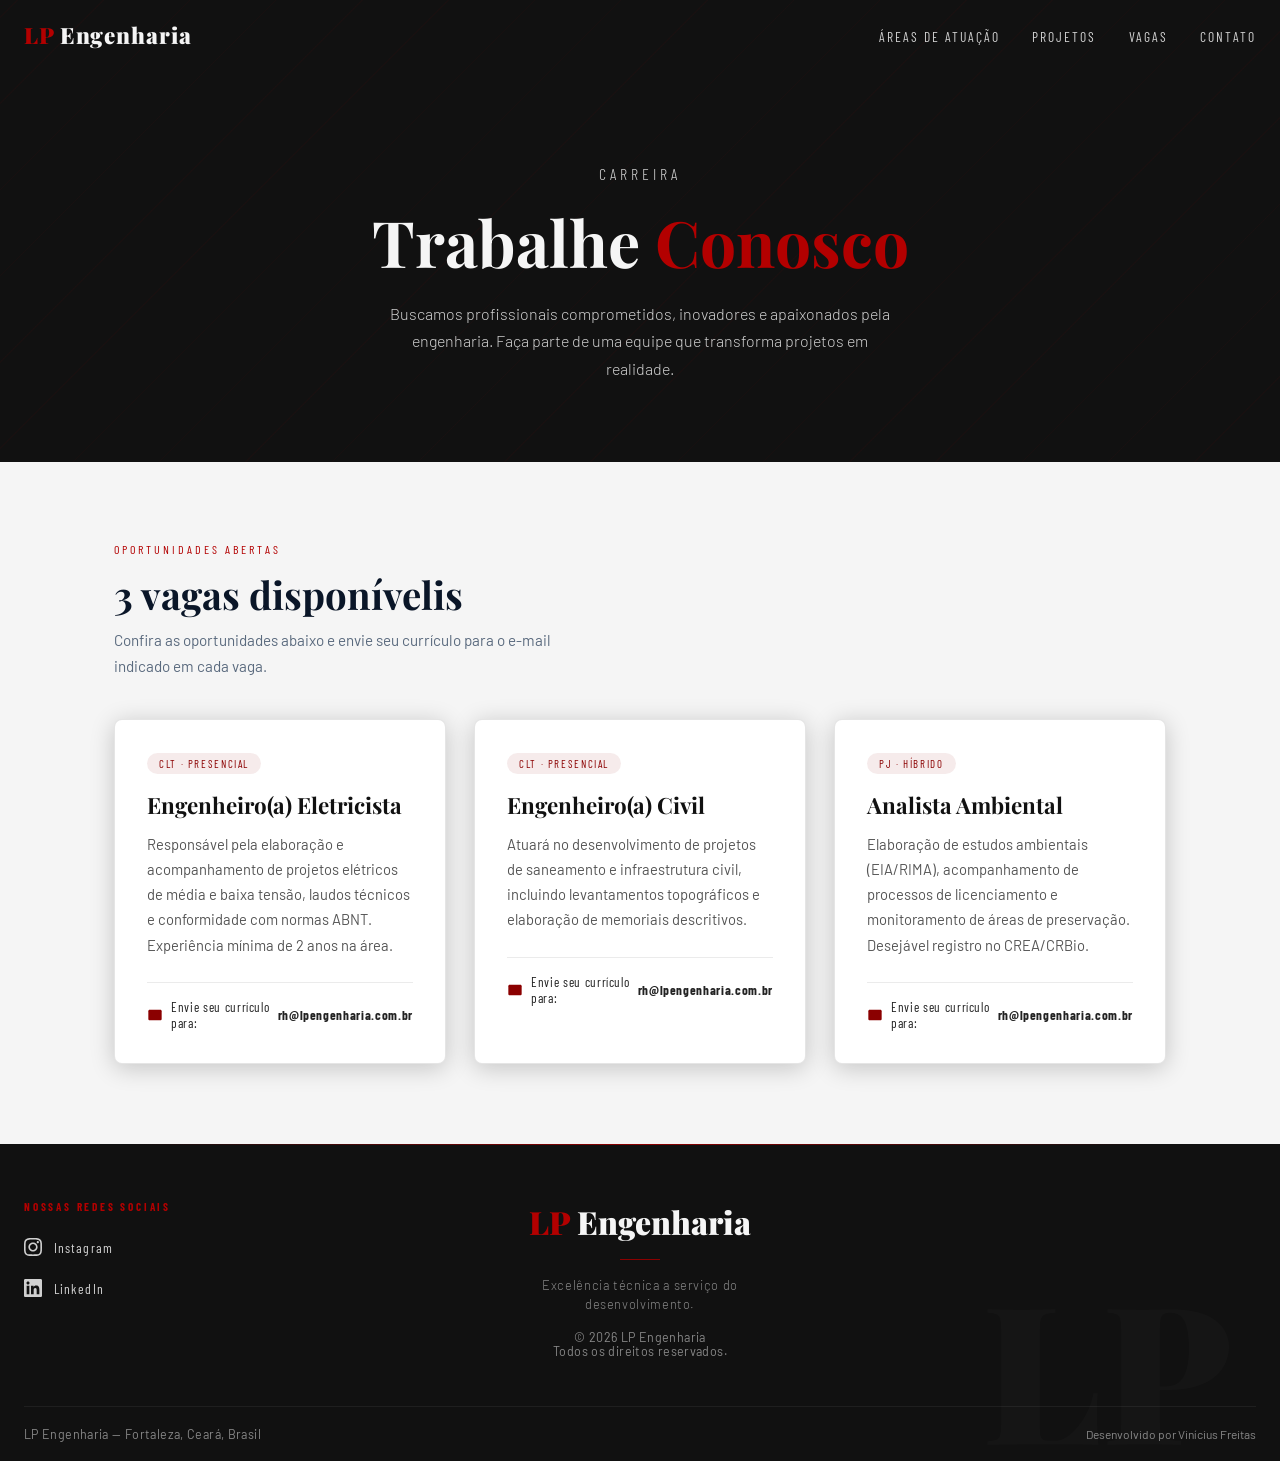
==== vagas.html @ 74f3afe1 "dia 1" ====
<!DOCTYPE html>
<html lang="pt-BR">
<head>
  <meta charset="UTF-8" />
  <meta name="viewport" content="width=device-width, initial-scale=1.0" />
  <meta name="description" content="Trabalhe Conosco — LP Engenharia. Confira as vagas abertas e faça parte da nossa equipe." />
  <title>Trabalhe Conosco | LP Engenharia</title>

  <!-- Favicon placeholder -->
  <link rel="icon" type="image/svg+xml" href="data:image/svg+xml,<svg xmlns='http://www.w3.org/2000/svg' viewBox='0 0 32 32'><rect width='32' height='32' rx='4' fill='%231B3A6B'/><text x='50%' y='54%' dominant-baseline='middle' text-anchor='middle' font-family='serif' font-weight='900' font-size='18' fill='%23C8A951'>LP</text></svg>" />

  <!-- Google Fonts -->
  <link rel="preconnect" href="https://fonts.googleapis.com" />
  <link rel="preconnect" href="https://fonts.gstatic.com" crossorigin />
  <link href="https://fonts.googleapis.com/css2?family=Playfair+Display:wght@700;900&family=Barlow:wght@300;400;500;600&family=Barlow+Condensed:wght@600;700&display=swap" rel="stylesheet" />

  <link rel="stylesheet" href="style.css" />
</head>

<body class="page-vagas">

  <!-- ══════════════════════════════════════════════════
       NAVBAR (mesma da index)
  ══════════════════════════════════════════════════ -->
  <nav class="navbar scrolled" aria-label="Navegação principal">
    <div class="container">
      <a href="index.html" class="nav-logo" aria-label="LP Engenharia - Início">
        <span class="nav-logo-text"><span>LP</span> Engenharia</span>
      </a>

      <ul class="nav-links" role="list">
        <li><a href="index.html#areas">Áreas de Atuação</a></li>
        <li><a href="index.html#areas">Projetos</a></li>
        <li><a href="vagas.html">Vagas</a></li>
        <li><a href="index.html#contato">Contato</a></li>
      </ul>

      <button class="nav-toggle" aria-label="Abrir menu" aria-expanded="false">
        <span></span>
        <span></span>
        <span></span>
      </button>
    </div>
  </nav>


  <!-- ══════════════════════════════════════════════════
       HERO DA PÁGINA DE VAGAS
  ══════════════════════════════════════════════════ -->
  <header class="vagas-hero">
    <p class="section-label" style="position:relative;z-index:1;">Carreira</p>
    <h1>Trabalhe <em>Conosco</em></h1>
    <p>
      Buscamos profissionais comprometidos, inovadores e apaixonados pela engenharia.
      Faça parte de uma equipe que transforma projetos em realidade.
    </p>
  </header>


  <!-- ══════════════════════════════════════════════════
       SEÇÃO DE VAGAS (renderizada via JavaScript)
  ══════════════════════════════════════════════════ -->
  <main class="vagas-section" id="vagas-container" aria-live="polite">
    <!-- Conteúdo injetado pelo script.js -->
  </main>


  <!-- ══════════════════════════════════════════════════
       FOOTER (idêntico ao da index)
  ══════════════════════════════════════════════════ -->
  <footer class="footer" aria-label="Rodapé">
    <div class="container">

      <div class="footer-grid">

        <div class="footer-social">
          <h4>Nossas redes sociais</h4>
          <nav class="social-links" aria-label="Redes sociais">
            <a href="#" class="social-link" target="_blank" rel="noopener noreferrer" aria-label="Instagram">
              <svg viewBox="0 0 24 24" xmlns="http://www.w3.org/2000/svg" aria-hidden="true">
                <path d="M12 2.163c3.204 0 3.584.012 4.85.07 3.252.148 4.771 1.691 4.919 4.919.058 1.265.069 1.645.069 4.849 0 3.205-.012 3.584-.069 4.849-.149 3.225-1.664 4.771-4.919 4.919-1.266.058-1.644.07-4.85.07-3.204 0-3.584-.012-4.849-.07-3.26-.149-4.771-1.699-4.919-4.92-.058-1.265-.07-1.644-.07-4.849 0-3.204.013-3.583.07-4.849.149-3.227 1.664-4.771 4.919-4.919 1.266-.057 1.645-.069 4.849-.069zm0-2.163c-3.259 0-3.667.014-4.947.072-4.358.2-6.78 2.618-6.98 6.98-.059 1.281-.073 1.689-.073 4.948 0 3.259.014 3.668.072 4.948.2 4.358 2.618 6.78 6.98 6.98 1.281.058 1.689.072 4.948.072 3.259 0 3.668-.014 4.948-.072 4.354-.2 6.782-2.618 6.979-6.98.059-1.28.073-1.689.073-4.948 0-3.259-.014-3.667-.072-4.947-.196-4.354-2.617-6.78-6.979-6.98-1.281-.059-1.69-.073-4.949-.073zm0 5.838c-3.403 0-6.162 2.759-6.162 6.162s2.759 6.163 6.162 6.163 6.162-2.759 6.162-6.163c0-3.403-2.759-6.162-6.162-6.162zm0 10.162c-2.209 0-4-1.79-4-4 0-2.209 1.791-4 4-4s4 1.791 4 4c0 2.21-1.791 4-4 4zm6.406-11.845c-.796 0-1.441.645-1.441 1.44s.645 1.44 1.441 1.44c.795 0 1.439-.645 1.439-1.44s-.644-1.44-1.439-1.44z"/>
              </svg>
              Instagram
            </a>
            <a href="#" class="social-link" target="_blank" rel="noopener noreferrer" aria-label="LinkedIn">
              <svg viewBox="0 0 24 24" xmlns="http://www.w3.org/2000/svg" aria-hidden="true">
                <path d="M20.447 20.452h-3.554v-5.569c0-1.328-.027-3.037-1.852-3.037-1.853 0-2.136 1.445-2.136 2.939v5.667H9.351V9h3.414v1.561h.046c.477-.9 1.637-1.85 3.37-1.85 3.601 0 4.267 2.37 4.267 5.455v6.286zM5.337 7.433c-1.144 0-2.063-.926-2.063-2.065 0-1.138.92-2.063 2.063-2.063 1.14 0 2.064.925 2.064 2.063 0 1.139-.925 2.065-2.064 2.065zm1.782 13.019H3.555V9h3.564v11.452zM22.225 0H1.771C.792 0 0 .774 0 1.729v20.542C0 23.227.792 24 1.771 24h20.451C23.2 24 24 23.227 24 22.271V1.729C24 .774 23.2 0 22.222 0h.003z"/>
              </svg>
              LinkedIn
            </a>
          </nav>
        </div>

        <div class="footer-center">
          <div class="footer-logo-text"><span>LP</span> Engenharia</div>
          <div class="footer-divider"></div>
          <p class="footer-tagline">Excelência técnica a serviço do desenvolvimento.</p>
          <p class="footer-copyright">
            &copy; <span id="ano"></span> LP Engenharia<br/>
            Todos os direitos reservados.
          </p>
        </div>


      </div>

      <div class="footer-bottom">
        <p>LP Engenharia — Fortaleza, Ceará, Brasil</p>
        <a href="#" class="footer-dev" target="_blank" rel="noopener noreferrer">
          Desenvolvido por Vinícius Freitas
        </a>
      </div>

    </div>
  </footer>


  <!-- ══════════════════════════════════════════════════
       SCRIPT DE VAGAS
       ↓ Edite a variável `vagas` para adicionar ou
         remover vagas. Deixe o array vazio ([]) para
         exibir a mensagem "Sem vagas disponíveis".
  ══════════════════════════════════════════════════ -->
  <script>
    /* ─────────────────────────────────────────────────
       CONFIGURAÇÃO DE VAGAS
       Para adicionar vagas: adicione objetos ao array.
       Para simular "sem vagas": deixe o array vazio.
    ───────────────────────────────────────────────── */
    const vagas = [
      {
        titulo: "Engenheiro(a) Eletricista",
        tipo: "CLT · Presencial",
        descricao:
          "Responsável pela elaboração e acompanhamento de projetos elétricos de média e baixa tensão, laudos técnicos e conformidade com normas ABNT. Experiência mínima de 2 anos na área.",
        email: "rh@lpengenharia.com.br",
      },
      {
        titulo: "Engenheiro(a) Civil",
        tipo: "CLT · Presencial",
        descricao:
          "Atuará no desenvolvimento de projetos de saneamento e infraestrutura civil, incluindo levantamentos topográficos e elaboração de memoriais descritivos.",
        email: "rh@lpengenharia.com.br",
      },
      {
        titulo: "Analista Ambiental",
        tipo: "PJ · Híbrido",
        descricao:
          "Elaboração de estudos ambientais (EIA/RIMA), acompanhamento de processos de licenciamento e monitoramento de áreas de preservação. Desejável registro no CREA/CRBio.",
        email: "rh@lpengenharia.com.br",
      },
      /* ── Comente ou remova os itens acima para testar o estado "sem vagas" ── */
    ];

    /* ─────────────────────────────────────────────────
       RENDERIZAÇÃO — não é necessário editar abaixo
    ───────────────────────────────────────────────── */
    const container = document.getElementById('vagas-container');

    if (vagas.length === 0) {
      /* Estado: SEM VAGAS */
      container.innerHTML = `
        <div class="sem-vagas reveal">
          <div class="icon-wrap" aria-hidden="true">
            <!-- Ícone de pasta vazia -->
            <svg viewBox="0 0 24 24" xmlns="http://www.w3.org/2000/svg">
              <path d="M22 19a2 2 0 0 1-2 2H4a2 2 0 0 1-2-2V5a2 2 0 0 1 2-2h5l2 3h9a2 2 0 0 1 2 2z"/>
            </svg>
          </div>
          <h2>Sem vagas disponíveis no momento.</h2>
          <p>
            No momento não há posições abertas, mas continuamos crescendo.
            Envie seu currículo para nosso banco de talentos e entraremos em contato
            quando houver oportunidades.
          </p>
          <a href="mailto:rh@lpengenharia.com.br" class="btn-back">
            Enviar currículo espontâneo
          </a>
          <br/><br/>
          <a href="index.html" class="btn-back" style="background: transparent; border: 1px solid #1B3A6B; color: #1B3A6B; margin-top: 0.5rem;">
            ← Voltar ao site
          </a>
        </div>
      `;

    } else {
      /* Estado: COM VAGAS */
      const titulo = document.createElement('div');
      titulo.className = 'reveal';
      titulo.innerHTML = `
        <p class="section-label">Oportunidades abertas</p>
        <h2 style="font-family: 'Playfair Display', serif; font-size: clamp(1.6rem, 3vw, 2.4rem); color: #0A1628; margin-bottom: 0.5rem;">
          ${vagas.length} vaga${vagas.length > 1 ? 's' : ''} disponível${vagas.length > 1 ? 'is' : ''}
        </h2>
        <p style="color: #5a6a7e; font-size: 0.95rem; max-width: 480px; line-height: 1.7;">
          Confira as oportunidades abaixo e envie seu currículo para o e-mail indicado em cada vaga.
        </p>
      `;
      container.appendChild(titulo);

      const grid = document.createElement('div');
      grid.className = 'vagas-grid';

      vagas.forEach((vaga, i) => {
        const card = document.createElement('article');
        card.className = 'vaga-card reveal';
        card.style.transitionDelay = `${i * 0.1}s`;
        card.setAttribute('aria-label', `Vaga: ${vaga.titulo}`);

        card.innerHTML = `
          <span class="badge">${vaga.tipo}</span>
          <h3>${vaga.titulo}</h3>
          <p>${vaga.descricao}</p>
          <div class="vaga-email">
            <!-- Ícone envelope -->
            <svg viewBox="0 0 24 24" xmlns="http://www.w3.org/2000/svg" aria-hidden="true">
              <path d="M4 4h16c1.1 0 2 .9 2 2v12c0 1.1-.9 2-2 2H4c-1.1 0-2-.9-2-2V6c0-1.1.9-2 2-2z"/>
              <polyline points="22,6 12,13 2,6"/>
            </svg>
            Envie seu currículo para:&nbsp;<strong>${vaga.email}</strong>
          </div>
        `;
        grid.appendChild(card);
      });

      container.appendChild(grid);
    }

    /* ─── Ano no footer ─── */
    const anoEl = document.getElementById('ano');
    if (anoEl) anoEl.textContent = new Date().getFullYear();
  </script>

  <!-- Scripts compartilhados (navbar, scroll reveal, etc.) -->
  <script src="script.js"></script>

</body>
</html>
---- style.css ----
/* ============================================================
   LP ENGENHARIA — style.css
   Paleta: Vermelho escuro (#8B0000), Preto (#111111), Branco (#F5F5F5)
   Visual: Força · Engenharia · Estrutura · Autoridade
   ============================================================ */

/* ── Google Fonts ── */
@import url('https://fonts.googleapis.com/css2?family=Playfair+Display:wght@700;900&family=Barlow:wght@300;400;500;600&family=Barlow+Condensed:wght@600;700&display=swap');

/* ── CSS Variables ── */
:root {
  --black:       #111111;
  --black-soft:  #1a1a1a;
  --black-mid:   #222222;
  --red:         #8B0000;
  --red-deep:    #6a0000;
  --red-bright:  #b30000;
  --white:       #F5F5F5;
  --white-pure:  #ffffff;
  --gray:        #888888;
  --gray-light:  #cccccc;
  --text-light:  #d0d0d0;

  --font-display: 'Playfair Display', serif;
  --font-body:    'Barlow', sans-serif;
  --font-label:   'Barlow Condensed', sans-serif;

  --transition: 0.4s cubic-bezier(0.25, 0.46, 0.45, 0.94);
  --shadow-soft: 0 8px 40px rgba(0, 0, 0, 0.45);
  --shadow-card: 0 4px 24px rgba(0, 0, 0, 0.2);
}

/* ── Reset & Base ── */
*, *::before, *::after {
  box-sizing: border-box;
  margin: 0;
  padding: 0;
}

html {
  scroll-behavior: smooth;
  font-size: 16px;
}

body {
  font-family: var(--font-body);
  background: var(--white);
  color: var(--black);
  overflow-x: hidden;
  -webkit-font-smoothing: antialiased;
}

img { display: block; max-width: 100%; }

a {
  text-decoration: none;
  color: inherit;
}

/* ── Container ── */
.container {
  width: 100%;
  max-width: 1280px;
  margin: 0 auto;
  padding: 0 1.5rem;
}

/* ── Section Label ── */
.section-label {
  font-family: var(--font-label);
  font-size: 0.75rem;
  letter-spacing: 0.25em;
  text-transform: uppercase;
  color: var(--red-bright);
  margin-bottom: 0.75rem;
}

/* ── Scroll Reveal ── */
.reveal {
  opacity: 0;
  transform: translateY(40px);
  transition: opacity 0.75s ease, transform 0.75s ease;
}
.reveal.visible { opacity: 1; transform: translateY(0); }

.reveal-left {
  opacity: 0;
  transform: translateX(-40px);
  transition: opacity 0.75s ease, transform 0.75s ease;
}
.reveal-left.visible { opacity: 1; transform: translateX(0); }

.reveal-right {
  opacity: 0;
  transform: translateX(40px);
  transition: opacity 0.75s ease, transform 0.75s ease;
}
.reveal-right.visible { opacity: 1; transform: translateX(0); }

/* ============================================================
   NAVBAR
   ============================================================ */
.navbar {
  position: fixed;
  top: 0; left: 0;
  width: 100%;
  z-index: 100;
  padding: 1.25rem 0;
  transition: background var(--transition), padding var(--transition), box-shadow var(--transition);
}

.navbar.scrolled {
  background: rgba(17, 17, 17, 0.97);
  padding: 0.75rem 0;
  box-shadow: 0 2px 24px rgba(0, 0, 0, 0.65);
}

.navbar .container {
  display: flex;
  align-items: center;
  justify-content: space-between;
}

.nav-logo {
  display: flex;
  align-items: center;
  gap: 0.5rem;
}

.nav-logo img {
  height: 48px;
  width: auto;
  object-fit: contain;
}

.nav-logo-text {
  font-family: var(--font-display);
  font-size: 1.4rem;
  font-weight: 900;
  color: var(--white);
  letter-spacing: 0.04em;
}

.nav-logo-text span {
  color: var(--red-bright);
}

.nav-links {
  display: flex;
  align-items: center;
  gap: 2rem;
  list-style: none;
}

.nav-links a {
  font-family: var(--font-label);
  font-size: 0.85rem;
  letter-spacing: 0.15em;
  text-transform: uppercase;
  color: var(--text-light);
  position: relative;
  padding-bottom: 4px;
  transition: color var(--transition);
}

.nav-links a::after {
  content: '';
  position: absolute;
  bottom: 0; left: 0;
  width: 0;
  height: 1px;
  background: var(--red-bright);
  transition: width var(--transition);
}

.nav-links a:hover { color: var(--red-bright); }
.nav-links a:hover::after { width: 100%; }

/* Hamburguer */
.nav-toggle {
  display: none;
  flex-direction: column;
  gap: 5px;
  cursor: pointer;
  padding: 4px;
  background: none;
  border: none;
}

.nav-toggle span {
  display: block;
  width: 26px; height: 2px;
  background: var(--white);
  border-radius: 2px;
  transition: transform var(--transition), opacity var(--transition);
}

/* ============================================================
   HERO SECTION
   ============================================================ */
.hero {
  position: relative;
  min-height: 100vh;
  display: flex;
  flex-direction: column;
  align-items: center;
  justify-content: center;
  overflow: hidden;
  background: var(--black);
}

.hero-bg {
  position: absolute;
  inset: 0;
  background-image: url('https://images.unsplash.com/photo-1504307651254-35680f356dfd?w=1600&q=80');
  background-size: cover;
  background-position: center;
  transform: scale(1.05);
  transition: transform 8s ease-out;
}

.hero.loaded .hero-bg { transform: scale(1); }

/* Overlay vermelho-preto com profundidade */
.hero-overlay {
  position: absolute;
  inset: 0;
  background: linear-gradient(
    135deg,
    rgba(17,17,17,0.90) 0%,
    rgba(100,0,0,0.55) 50%,
    rgba(17,17,17,0.92) 100%
  );
}

/* Textura diagonal sutil em vermelho */
.hero-overlay::after {
  content: '';
  position: absolute;
  inset: 0;
  background: repeating-linear-gradient(
    -45deg,
    transparent, transparent 80px,
    rgba(139,0,0,0.04) 80px, rgba(139,0,0,0.04) 81px
  );
}

.hero-content {
  position: relative;
  z-index: 2;
  display: flex;
  align-items: center;
  gap: 3rem;
  padding: 0 2rem;
  animation: heroFadeIn 1.4s ease forwards;
}

@keyframes heroFadeIn {
  from { opacity: 0; transform: translateY(30px); }
  to   { opacity: 1; transform: translateY(0); }
}

.hero-side-text {
  font-family: var(--font-label);
  font-size: 0.7rem;
  letter-spacing: 0.3em;
  text-transform: uppercase;
  color: var(--red-bright);
  writing-mode: vertical-rl;
  transform: rotate(180deg);
  white-space: nowrap;
  opacity: 0.85;
}

.hero-logo-wrap {
  display: flex;
  flex-direction: column;
  align-items: center;
  gap: 1.5rem;
  text-align: center;
}

.hero-logo {
  width: 180px;
  height: auto;
  filter: drop-shadow(0 4px 20px rgba(0,0,0,0.6));
}

.hero-logo-fallback {
  display: flex;
  flex-direction: column;
  align-items: center;
  gap: 0.25rem;
}

.hero-logo-initials {
  font-family: var(--font-display);
  font-size: 5rem;
  font-weight: 900;
  color: var(--white);
  line-height: 1;
  text-shadow: 0 4px 30px rgba(0,0,0,0.6);
}

.hero-logo-initials span { color: var(--red-bright); }

.hero-logo-name {
  font-family: var(--font-label);
  font-size: 1.1rem;
  letter-spacing: 0.4em;
  text-transform: uppercase;
  color: var(--text-light);
}

.hero-divider {
  width: 60px;
  height: 2px;
  background: linear-gradient(90deg, transparent, var(--red-bright), transparent);
  margin: 0 auto;
}

.hero-tagline {
  font-family: var(--font-body);
  font-weight: 300;
  font-size: 1rem;
  color: var(--text-light);
  letter-spacing: 0.08em;
  max-width: 260px;
  text-align: center;
  line-height: 1.6;
}

/* Indicador de scroll */
.hero-scroll {
  position: absolute;
  bottom: 2.5rem;
  left: 50%;
  transform: translateX(-50%);
  z-index: 2;
  display: flex;
  flex-direction: column;
  align-items: center;
  gap: 0.5rem;
  color: var(--gray);
  font-family: var(--font-label);
  font-size: 0.65rem;
  letter-spacing: 0.2em;
  text-transform: uppercase;
  animation: bounce 2.5s ease-in-out infinite;
}

.hero-scroll::before {
  content: '';
  width: 1px;
  height: 50px;
  background: linear-gradient(to bottom, transparent, var(--red-bright));
}

@keyframes bounce {
  0%, 100% { transform: translateX(-50%) translateY(0); }
  50%       { transform: translateX(-50%) translateY(8px); }
}

/* ============================================================
   ÁREAS DE ATUAÇÃO
   ============================================================ */
.areas { background: var(--white); }

.areas-header {
  text-align: center;
  padding: 6rem 1.5rem 6rem;
  background: var(--black);
  clip-path: polygon(0 0, 100% 0, 100% 85%, 50% 100%, 0 85%);
}

.areas-header h2 {
  font-family: var(--font-display);
  font-size: clamp(2rem, 5vw, 3.5rem);
  color: var(--white);
  line-height: 1.15;
  margin-bottom: 1rem;
}

.areas-header h2 em { font-style: normal; color: var(--red-bright); }

.areas-header p {
  color: var(--text-light);
  font-weight: 300;
  font-size: 1.05rem;
  max-width: 520px;
  margin: 0 auto;
  line-height: 1.7;
}

/* Card split 50/50 */
.area-card {
  display: grid;
  grid-template-columns: 1fr 1fr;
  min-height: 520px;
  overflow: hidden;
  position: relative;
}

.area-card:nth-child(even) { direction: rtl; }
.area-card:nth-child(even) > * { direction: ltr; }
.area-card + .area-card { border-top: 1px solid rgba(0,0,0,0.08); }

.area-image-wrap {
  position: relative;
  overflow: hidden;
}

.area-image-wrap img {
  width: 100%; height: 100%;
  object-fit: cover;
  transition: transform 0.8s ease;
}

.area-card:hover .area-image-wrap img { transform: scale(1.05); }

.area-caption {
  position: absolute;
  bottom: 0; left: 0; right: 0;
  padding: 1rem 1.5rem;
  background: linear-gradient(to top, rgba(17,17,17,0.88), transparent);
  font-family: var(--font-label);
  font-size: 0.75rem;
  letter-spacing: 0.1em;
  color: rgba(255,255,255,0.72);
  font-style: italic;
}

.area-content {
  display: flex;
  flex-direction: column;
  justify-content: center;
  padding: 4rem 5%;
  background: var(--white-pure);
  position: relative;
}

/* Número decorativo */
.area-content::before {
  content: attr(data-num);
  position: absolute;
  top: 1rem; right: 2rem;
  font-family: var(--font-display);
  font-size: 8rem;
  font-weight: 900;
  color: rgba(139,0,0,0.05);
  line-height: 1;
  pointer-events: none;
  user-select: none;
}

.area-content h3 {
  font-family: var(--font-display);
  font-size: clamp(1.5rem, 3vw, 2.4rem);
  color: var(--black);
  line-height: 1.2;
  margin-bottom: 0.5rem;
}

.area-content .area-subtitle {
  font-family: var(--font-label);
  font-size: 0.8rem;
  letter-spacing: 0.2em;
  text-transform: uppercase;
  color: var(--red-bright);
  margin-bottom: 1.25rem;
}

.area-content .area-bar {
  width: 40px; height: 3px;
  background: var(--red);
  margin-bottom: 1.5rem;
  border-radius: 2px;
}

.area-content p {
  color: #4a4a4a;
  font-size: 0.97rem;
  line-height: 1.8;
  margin-bottom: 2rem;
  max-width: 400px;
}

/* Logo inline */
.area-logo-inline {
  display: flex;
  align-items: center;
  gap: 0.75rem;
  margin-bottom: 1.5rem;
  padding: 0.75rem 1rem;
  background: rgba(139,0,0,0.05);
  border-left: 3px solid var(--red);
  border-radius: 0 6px 6px 0;
}

.area-logo-inline .logo-mini {
  font-family: var(--font-display);
  font-weight: 900;
  font-size: 1.4rem;
  color: var(--black);
}

.area-logo-inline .logo-mini span { color: var(--red-bright); }

.area-logo-inline p {
  margin: 0;
  font-size: 0.82rem;
  color: var(--black-mid);
  line-height: 1.4;
}

/* Botão CTA */
.btn-orcamento {
  display: inline-flex;
  align-items: center;
  gap: 0.6rem;
  padding: 0.9rem 2rem;
  background: var(--red);
  color: var(--white);
  font-family: var(--font-label);
  font-size: 0.8rem;
  letter-spacing: 0.15em;
  text-transform: uppercase;
  border: 2px solid transparent;
  border-radius: 4px;
  cursor: pointer;
  transition: background var(--transition), border-color var(--transition), transform var(--transition);
  align-self: flex-start;
  position: relative;
  overflow: hidden;
}

.btn-orcamento::before {
  content: '';
  position: absolute;
  inset: 0;
  background: var(--red-deep);
  transform: scaleX(0);
  transform-origin: left;
  transition: transform var(--transition);
  z-index: 0;
}

.btn-orcamento:hover::before { transform: scaleX(1); }

.btn-orcamento span,
.btn-orcamento svg { position: relative; z-index: 1; }

.btn-orcamento:hover {
  border-color: var(--red-deep);
  transform: translateY(-2px);
}

.btn-orcamento svg {
  width: 16px; height: 16px;
  transition: transform var(--transition);
}

.btn-orcamento:hover svg { transform: translateX(4px); }

/* ============================================================
   SEÇÃO LOCALIZAÇÃO
   ============================================================ */
.localizacao {
  background: #181818;
  position: relative;
  overflow: hidden;
}

/* Linha vermelha no topo */
.localizacao::before {
  content: '';
  position: absolute;
  top: 0; left: 0; right: 0;
  height: 3px;
  background: linear-gradient(90deg, transparent 0%, var(--red) 25%, var(--red-bright) 50%, var(--red) 75%, transparent 100%);
}

/* Grade 50/50 */
.localizacao-grid {
  display: grid;
  grid-template-columns: 1fr 1fr;
  min-height: 500px;
}

/* ── Mapa ── */
.localizacao-mapa {
  position: relative;
  min-height: 500px;
}

.localizacao-mapa iframe {
  width: 100%;
  height: 100%;
  min-height: 500px;
  border: none;
  display: block;
  /* Filtro discreto para harmonizar com o fundo escuro */
  filter: grayscale(15%) brightness(0.9) contrast(1.08);
  transition: filter 0.5s ease;
}

.localizacao-mapa:hover iframe {
  filter: grayscale(0%) brightness(1) contrast(1);
}

/* ── Lado informativo ── */
.localizacao-info {
  display: flex;
  flex-direction: column;
  justify-content: center;
  padding: 4rem 5% 4rem 6%;
  position: relative;
}

/* Linha vermelha decorativa à esquerda */
.localizacao-info::before {
  content: '';
  position: absolute;
  left: 0;
  top: 15%; bottom: 15%;
  width: 2px;
  background: linear-gradient(to bottom, transparent, var(--red), transparent);
}

.localizacao-info .section-label {
  color: var(--red-bright);
}

.localizacao-info h2 {
  font-family: var(--font-display);
  font-size: clamp(1.8rem, 3.5vw, 2.8rem);
  color: var(--white);
  line-height: 1.15;
  margin-bottom: 1.25rem;
}

.localizacao-info h2 em {
  font-style: normal;
  color: var(--red-bright);
}

/* Barra vermelha */
.localizacao-bar {
  width: 40px; height: 3px;
  background: var(--red);
  margin-bottom: 1.75rem;
  border-radius: 2px;
}

/* Bloco de endereço */
.localizacao-endereco {
  display: flex;
  align-items: flex-start;
  gap: 1rem;
  margin-bottom: 1.75rem;
  padding: 1.25rem 1.5rem;
  background: rgba(139,0,0,0.12);
  border: 1px solid rgba(139,0,0,0.28);
  border-radius: 8px;
}

.localizacao-endereco .pin-icon {
  flex-shrink: 0;
  width: 42px; height: 42px;
  background: var(--red);
  border-radius: 50%;
  display: flex;
  align-items: center;
  justify-content: center;
}

.localizacao-endereco .pin-icon svg {
  width: 20px; height: 20px;
  fill: var(--white);
}

.localizacao-endereco-texto strong {
  display: block;
  font-family: var(--font-label);
  font-size: 0.72rem;
  letter-spacing: 0.2em;
  text-transform: uppercase;
  color: var(--red-bright);
  margin-bottom: 0.4rem;
}

.localizacao-endereco-texto address {
  font-style: normal;
  color: var(--white);
  font-size: 1.05rem;
  font-weight: 500;
  line-height: 1.5;
}

.localizacao-endereco-texto span {
  display: block;
  color: var(--gray-light);
  font-size: 0.88rem;
  margin-top: 0.15rem;
}

/* Texto institucional */
.localizacao-texto {
  color: var(--text-light);
  font-size: 0.97rem;
  line-height: 1.8;
  font-weight: 300;
  margin-bottom: 2rem;
  max-width: 400px;
}

/* Botão "Como Chegar" */
.btn-gmaps {
  display: inline-flex;
  align-items: center;
  gap: 0.6rem;
  padding: 0.85rem 1.75rem;
  background: transparent;
  color: var(--white);
  font-family: var(--font-label);
  font-size: 0.8rem;
  letter-spacing: 0.15em;
  text-transform: uppercase;
  border: 1px solid rgba(139,0,0,0.6);
  border-radius: 4px;
  align-self: flex-start;
  transition: background var(--transition), border-color var(--transition), transform var(--transition);
}

.btn-gmaps:hover {
  background: var(--red);
  border-color: var(--red);
  transform: translateY(-2px);
}

.btn-gmaps svg {
  width: 16px; height: 16px;
  transition: transform var(--transition);
}

.btn-gmaps:hover svg { transform: translateX(3px); }

/* ============================================================
   FOOTER
   ============================================================ */
.footer {
  background: var(--black);
  color: var(--text-light);
  padding: 3.5rem 0 0;
  position: relative;
  overflow: hidden;
}

.footer::before {
  content: '';
  position: absolute;
  top: 0; left: 10%; right: 10%;
  height: 1px;
  background: linear-gradient(90deg, transparent, var(--red), transparent);
}

.footer::after {
  content: 'LP';
  position: absolute;
  bottom: -2rem; right: 3rem;
  font-family: var(--font-display);
  font-size: 12rem;
  font-weight: 900;
  color: rgba(255,255,255,0.02);
  pointer-events: none;
  user-select: none;
}

.footer-grid {
  display: grid;
  grid-template-columns: 1fr auto 1fr;
  align-items: start;
  gap: 2rem;
  padding-bottom: 3rem;
}

/* Coluna esquerda */
.footer-social h4 {
  font-family: var(--font-label);
  font-size: 0.7rem;
  letter-spacing: 0.25em;
  text-transform: uppercase;
  color: var(--red-bright);
  margin-bottom: 1.25rem;
}

.social-links {
  display: flex;
  flex-direction: column;
  gap: 0.75rem;
}

.social-link {
  display: inline-flex;
  align-items: center;
  gap: 0.75rem;
  color: var(--text-light);
  font-family: var(--font-label);
  font-size: 0.85rem;
  letter-spacing: 0.08em;
  transition: color var(--transition), transform var(--transition);
  padding: 0.35rem 0;
}

.social-link:hover { color: var(--red-bright); transform: translateX(4px); }
.social-link svg { width: 18px; height: 18px; fill: currentColor; }

/* Coluna central */
.footer-center {
  text-align: center;
  display: flex;
  flex-direction: column;
  align-items: center;
  gap: 1rem;
}

.footer-logo-text {
  font-family: var(--font-display);
  font-size: 2rem;
  font-weight: 900;
  color: var(--white);
}

.footer-logo-text span { color: var(--red-bright); }

.footer-divider {
  width: 40px; height: 1px;
  background: var(--red);
}

.footer-tagline {
  font-size: 0.8rem;
  color: var(--gray);
  font-weight: 300;
  letter-spacing: 0.05em;
  line-height: 1.5;
  max-width: 200px;
}

.footer-copyright {
  font-size: 0.78rem;
  color: var(--gray);
  letter-spacing: 0.03em;
  text-align: center;
}

/* Coluna direita */
.footer-links {
  display: flex;
  flex-direction: column;
  align-items: flex-end;
  gap: 1rem;
}

.footer-links h4 {
  font-family: var(--font-label);
  font-size: 0.7rem;
  letter-spacing: 0.25em;
  text-transform: uppercase;
  color: var(--red-bright);
  margin-bottom: 0.25rem;
}

.btn-vagas {
  display: inline-flex;
  align-items: center;
  gap: 0.5rem;
  padding: 0.65rem 1.4rem;
  border: 1px solid rgba(139,0,0,0.5);
  color: var(--text-light);
  font-family: var(--font-label);
  font-size: 0.8rem;
  letter-spacing: 0.12em;
  text-transform: uppercase;
  border-radius: 3px;
  transition: background var(--transition), color var(--transition), border-color var(--transition);
}

.btn-vagas:hover {
  background: var(--red);
  color: var(--white);
  border-color: var(--red);
}

/* Linha inferior */
.footer-bottom {
  border-top: 1px solid rgba(255,255,255,0.06);
  padding: 1.25rem 0;
  display: flex;
  justify-content: space-between;
  align-items: center;
  flex-wrap: wrap;
  gap: 0.75rem;
}

.footer-bottom p {
  font-size: 0.78rem;
  color: var(--gray);
  letter-spacing: 0.03em;
}

.footer-dev {
  font-size: 0.75rem;
  color: var(--gray);
  transition: color var(--transition);
}

.footer-dev:hover { color: var(--red-bright); }

/* ============================================================
   PÁGINA VAGAS — vagas.html
   ============================================================ */
.page-vagas {
  min-height: 100vh;
  background: var(--white);
}

.vagas-hero {
  background: var(--black);
  padding: 9rem 1.5rem 5rem;
  position: relative;
  overflow: hidden;
  text-align: center;
}

.vagas-hero::after {
  content: '';
  position: absolute;
  inset: 0;
  background: repeating-linear-gradient(
    -45deg, transparent, transparent 60px,
    rgba(139,0,0,0.05) 60px, rgba(139,0,0,0.05) 61px
  );
}

.vagas-hero h1 {
  font-family: var(--font-display);
  font-size: clamp(2.5rem, 6vw, 4rem);
  color: var(--white);
  position: relative;
  z-index: 1;
}

.vagas-hero h1 em { font-style: normal; color: var(--red-bright); }

.vagas-hero p {
  font-size: 1rem;
  color: var(--text-light);
  font-weight: 300;
  margin-top: 1rem;
  position: relative;
  z-index: 1;
  max-width: 500px;
  margin-left: auto;
  margin-right: auto;
  line-height: 1.7;
}

.vagas-section {
  padding: 5rem 1.5rem;
  max-width: 1100px;
  margin: 0 auto;
}

.vagas-grid {
  display: grid;
  grid-template-columns: repeat(auto-fill, minmax(300px, 1fr));
  gap: 1.75rem;
  margin-top: 2.5rem;
}

.vaga-card {
  background: var(--white-pure);
  border: 1px solid rgba(0,0,0,0.1);
  border-radius: 8px;
  padding: 2rem;
  box-shadow: var(--shadow-card);
  transition: transform var(--transition), box-shadow var(--transition), border-color var(--transition);
  position: relative;
  overflow: hidden;
}

.vaga-card::before {
  content: '';
  position: absolute;
  top: 0; left: 0;
  width: 4px; height: 100%;
  background: var(--red);
  transform: scaleY(0);
  transform-origin: bottom;
  transition: transform var(--transition);
}

.vaga-card:hover::before { transform: scaleY(1); }

.vaga-card:hover {
  transform: translateY(-6px);
  box-shadow: var(--shadow-soft);
  border-color: rgba(139,0,0,0.3);
}

.vaga-card .badge {
  display: inline-block;
  padding: 0.25rem 0.75rem;
  background: rgba(139,0,0,0.08);
  color: var(--red);
  font-family: var(--font-label);
  font-size: 0.68rem;
  letter-spacing: 0.15em;
  text-transform: uppercase;
  border-radius: 50px;
  margin-bottom: 1rem;
}

.vaga-card h3 {
  font-family: var(--font-display);
  font-size: 1.4rem;
  color: var(--black);
  margin-bottom: 0.75rem;
}

.vaga-card p {
  font-size: 0.92rem;
  color: #555;
  line-height: 1.7;
  margin-bottom: 1.5rem;
}

.vaga-email {
  display: inline-flex;
  align-items: center;
  gap: 0.5rem;
  font-family: var(--font-label);
  font-size: 0.82rem;
  letter-spacing: 0.05em;
  color: var(--black-mid);
  border-top: 1px solid rgba(0,0,0,0.08);
  padding-top: 1rem;
  width: 100%;
}

.vaga-email svg { width: 16px; height: 16px; flex-shrink: 0; fill: var(--red); }

.sem-vagas { text-align: center; padding: 4rem 1.5rem; }

.sem-vagas .icon-wrap {
  width: 80px; height: 80px;
  border-radius: 50%;
  background: rgba(139,0,0,0.07);
  display: flex;
  align-items: center;
  justify-content: center;
  margin: 0 auto 1.5rem;
}

.sem-vagas .icon-wrap svg { width: 36px; height: 36px; fill: var(--red); opacity: 0.4; }
.sem-vagas h2 { font-family: var(--font-display); font-size: 1.75rem; color: var(--black); margin-bottom: 0.75rem; }
.sem-vagas p { font-size: 0.97rem; color: #666; max-width: 380px; margin: 0 auto 2rem; line-height: 1.7; }

.btn-back {
  display: inline-flex;
  align-items: center;
  gap: 0.5rem;
  padding: 0.85rem 2rem;
  background: var(--red);
  color: var(--white);
  font-family: var(--font-label);
  font-size: 0.82rem;
  letter-spacing: 0.12em;
  text-transform: uppercase;
  border-radius: 4px;
  transition: background var(--transition), transform var(--transition);
}

.btn-back:hover { background: var(--red-deep); transform: translateY(-2px); }

/* ============================================================
   RESPONSIVO
   ============================================================ */

/* Tablet */
@media (max-width: 960px) {
  .area-card { grid-template-columns: 1fr; min-height: auto; }
  .area-card:nth-child(even) { direction: ltr; }
  .area-image-wrap { height: 320px; }
  .area-content { padding: 3rem 2rem; }
  .area-content::before { font-size: 5rem; }

  /* Localização: mapa em cima, info embaixo */
  .localizacao-grid { grid-template-columns: 1fr; }
  .localizacao-mapa { min-height: 380px; }
  .localizacao-mapa iframe { min-height: 380px; height: 380px; }
  .localizacao-info { padding: 3rem 2rem; }
  .localizacao-info::before { display: none; }

  .footer-grid { grid-template-columns: 1fr; text-align: center; }
  .footer-links { align-items: center; }
  .hero-side-text { display: none; }
  .hero-content { flex-direction: column; gap: 2rem; }
}

/* Mobile */
@media (max-width: 640px) {
  .nav-links {
    display: none;
    position: fixed;
    top: 0; left: 0; right: 0; bottom: 0;
    background: rgba(17,17,17,0.98);
    flex-direction: column;
    justify-content: center;
    align-items: center;
    gap: 2.5rem;
    z-index: 99;
  }
  .nav-links.open { display: flex; }
  .nav-links a { font-size: 1.1rem; }
  .nav-toggle { display: flex; z-index: 101; }

  .areas-header {
    padding: 4rem 1.5rem 5rem;
    clip-path: polygon(0 0, 100% 0, 100% 90%, 50% 100%, 0 90%);
  }
  .area-image-wrap { height: 240px; }

  .localizacao-mapa { min-height: 260px; }
  .localizacao-mapa iframe { min-height: 260px; height: 260px; }
  .localizacao-info { padding: 2.5rem 1.5rem; }
  .localizacao-endereco { flex-direction: column; gap: 0.75rem; }

  .footer-grid { gap: 2.5rem; padding: 0 1.5rem 2.5rem; }
  .footer-bottom { flex-direction: column; text-align: center; }
  .vagas-hero { padding: 7rem 1.5rem 3.5rem; }
}
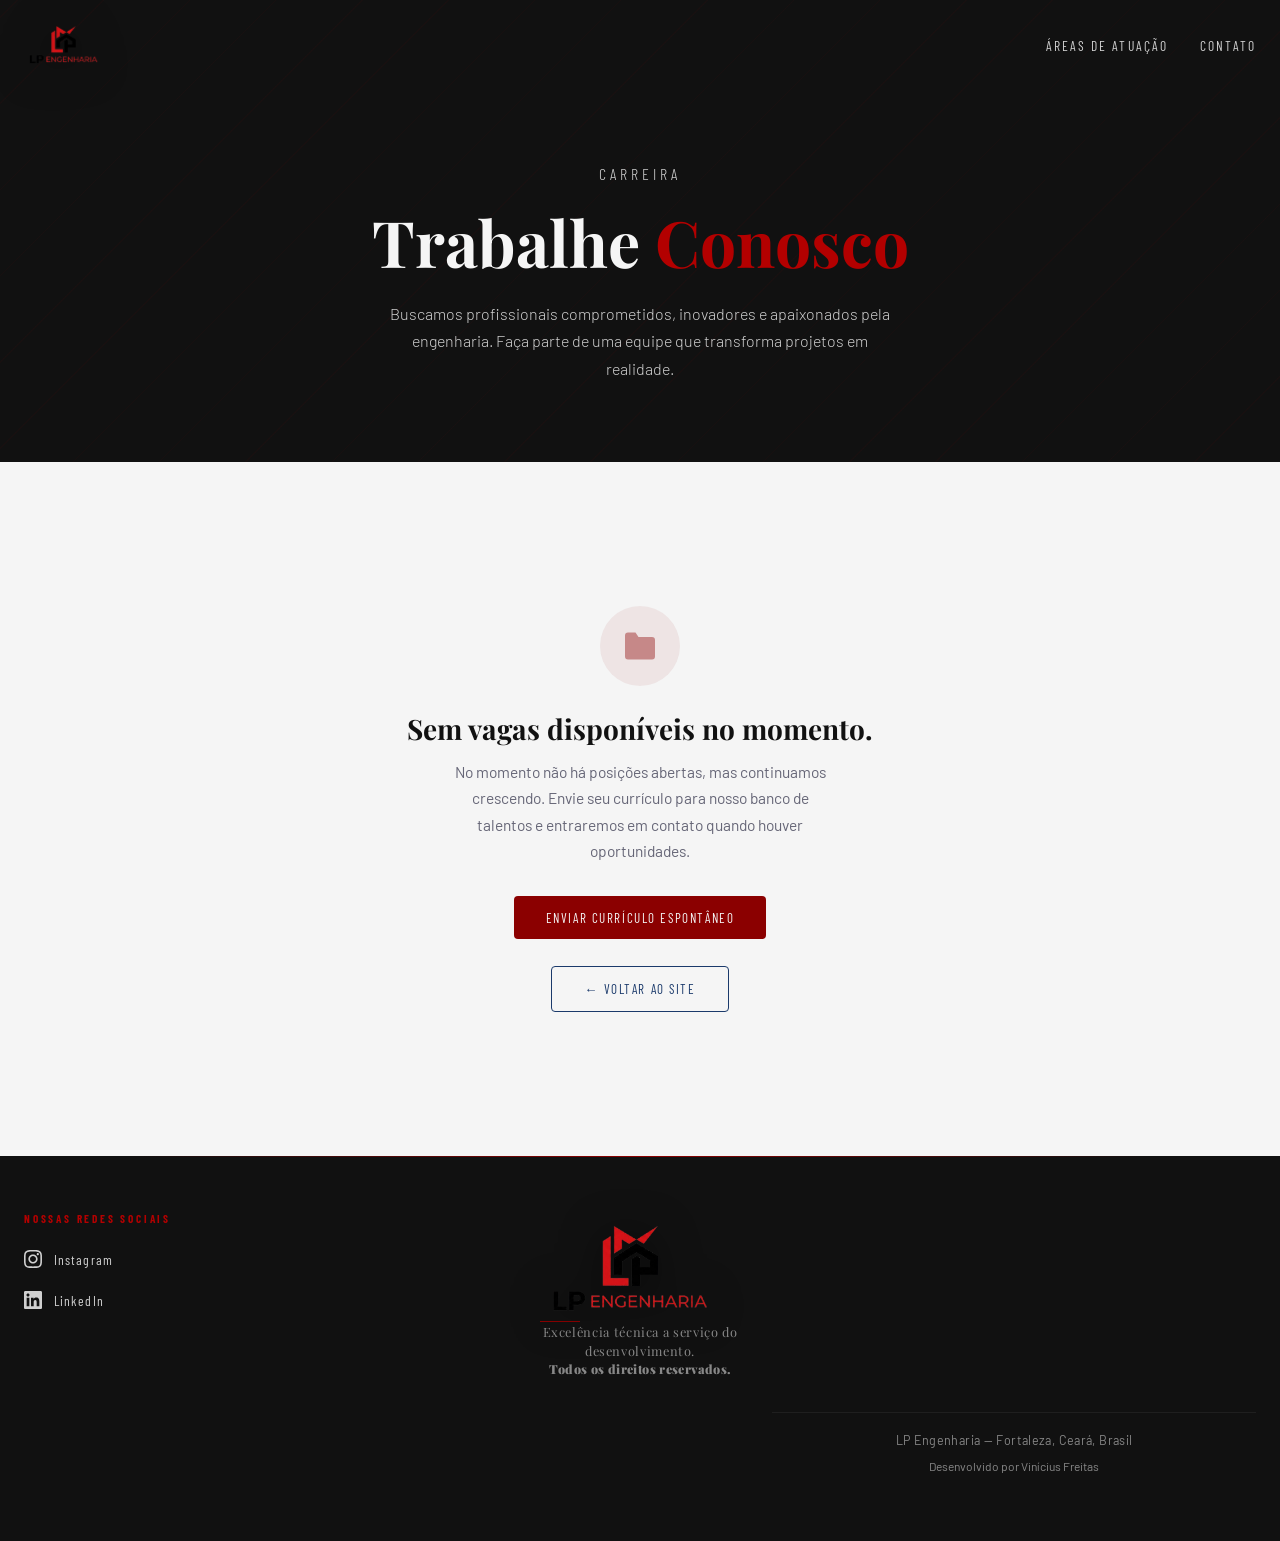
==== commit aea6c890: "dia 2" ====
--- a/vagas.html
+++ b/vagas.html
@@ -7,9 +7,7 @@
   <title>Trabalhe Conosco | LP Engenharia</title>
 
   <!-- Favicon placeholder -->
-  <link rel="icon" type="image/svg+xml" href="data:image/svg+xml,<svg xmlns='http://www.w3.org/2000/svg' viewBox='0 0 32 32'><rect width='32' height='32' rx='4' fill='%231B3A6B'/><text x='50%' y='54%' dominant-baseline='middle' text-anchor='middle' font-family='serif' font-weight='900' font-size='18' fill='%23C8A951'>LP</text></svg>" />
-
-  <!-- Google Fonts -->
+  <link rel="icon" type="image/png" href="logoLP.png">  <!-- Google Fonts -->
   <link rel="preconnect" href="https://fonts.googleapis.com" />
   <link rel="preconnect" href="https://fonts.gstatic.com" crossorigin />
   <link href="https://fonts.googleapis.com/css2?family=Playfair+Display:wght@700;900&family=Barlow:wght@300;400;500;600&family=Barlow+Condensed:wght@600;700&display=swap" rel="stylesheet" />
@@ -25,13 +23,11 @@
   <nav class="navbar scrolled" aria-label="Navegação principal">
     <div class="container">
       <a href="index.html" class="nav-logo" aria-label="LP Engenharia - Início">
-        <span class="nav-logo-text"><span>LP</span> Engenharia</span>
+         <img src="logoLP.png" alt="LP Engenharia" class="hero-logo" />
       </a>
 
       <ul class="nav-links" role="list">
         <li><a href="index.html#areas">Áreas de Atuação</a></li>
-        <li><a href="index.html#areas">Projetos</a></li>
-        <li><a href="vagas.html">Vagas</a></li>
         <li><a href="index.html#contato">Contato</a></li>
       </ul>
 
@@ -92,11 +88,10 @@
         </div>
 
         <div class="footer-center">
-          <div class="footer-logo-text"><span>LP</span> Engenharia</div>
+          <div class="footer-logo-text">  <img src="logoLP.png" alt="LP Engenharia" class="hero-logo" />
           <div class="footer-divider"></div>
           <p class="footer-tagline">Excelência técnica a serviço do desenvolvimento.</p>
           <p class="footer-copyright">
-            &copy; <span id="ano"></span> LP Engenharia<br/>
             Todos os direitos reservados.
           </p>
         </div>
@@ -128,27 +123,7 @@
        Para simular "sem vagas": deixe o array vazio.
     ───────────────────────────────────────────────── */
     const vagas = [
-      {
-        titulo: "Engenheiro(a) Eletricista",
-        tipo: "CLT · Presencial",
-        descricao:
-          "Responsável pela elaboração e acompanhamento de projetos elétricos de média e baixa tensão, laudos técnicos e conformidade com normas ABNT. Experiência mínima de 2 anos na área.",
-        email: "rh@lpengenharia.com.br",
-      },
-      {
-        titulo: "Engenheiro(a) Civil",
-        tipo: "CLT · Presencial",
-        descricao:
-          "Atuará no desenvolvimento de projetos de saneamento e infraestrutura civil, incluindo levantamentos topográficos e elaboração de memoriais descritivos.",
-        email: "rh@lpengenharia.com.br",
-      },
-      {
-        titulo: "Analista Ambiental",
-        tipo: "PJ · Híbrido",
-        descricao:
-          "Elaboração de estudos ambientais (EIA/RIMA), acompanhamento de processos de licenciamento e monitoramento de áreas de preservação. Desejável registro no CREA/CRBio.",
-        email: "rh@lpengenharia.com.br",
-      },
+      
       /* ── Comente ou remova os itens acima para testar o estado "sem vagas" ── */
     ];
 
@@ -158,7 +133,7 @@
     const container = document.getElementById('vagas-container');
 
     if (vagas.length === 0) {
-      /* Estado: SEM VAGAS */
+      /*SEM VAGAS */
       container.innerHTML = `
         <div class="sem-vagas reveal">
           <div class="icon-wrap" aria-hidden="true">
@@ -184,7 +159,7 @@
       `;
 
     } else {
-      /* Estado: COM VAGAS */
+      /*COM VAGAS */
       const titulo = document.createElement('div');
       titulo.className = 'reveal';
       titulo.innerHTML = `
--- a/style.css
+++ b/style.css
@@ -45,7 +45,7 @@
 body {
   font-family: var(--font-body);
   background: var(--white);
-  color: var(--black);
+  color: rgba(22, 22, 22, 0.2) ;
   overflow-x: hidden;
   -webkit-font-smoothing: antialiased;
 }
@@ -212,10 +212,10 @@
 .hero-bg {
   position: absolute;
   inset: 0;
-  background-image: url('https://images.unsplash.com/photo-1504307651254-35680f356dfd?w=1600&q=80');
+  background-image: url("imgengcivil.jpg") ;
   background-size: cover;
   background-position: center;
-  transform: scale(1.05);
+  transform: scale(1.30);
   transition: transform 8s ease-out;
 }
 
@@ -228,7 +228,7 @@
   background: linear-gradient(
     135deg,
     rgba(17,17,17,0.90) 0%,
-    rgba(100,0,0,0.55) 50%,
+    rgba(64, 3, 3, 0.55) 50%,
     rgba(17,17,17,0.92) 100%
   );
 }
@@ -765,7 +765,7 @@
 }
 
 .footer::after {
-  content: 'LP';
+  content: '';
   position: absolute;
   bottom: -2rem; right: 3rem;
   font-family: var(--font-display);
@@ -869,6 +869,8 @@
   text-transform: uppercase;
   color: var(--red-bright);
   margin-bottom: 0.25rem;
+  align-items: center;
+  
 }
 
 .btn-vagas {
@@ -899,8 +901,11 @@
   display: flex;
   justify-content: space-between;
   align-items: center;
+  flex-direction: column;
   flex-wrap: wrap;
   gap: 0.75rem;
+  margin-top: 200px;
+  text-align: right;
 }
 
 .footer-bottom p {
@@ -1065,7 +1070,7 @@
 
 .sem-vagas .icon-wrap svg { width: 36px; height: 36px; fill: var(--red); opacity: 0.4; }
 .sem-vagas h2 { font-family: var(--font-display); font-size: 1.75rem; color: var(--black); margin-bottom: 0.75rem; }
-.sem-vagas p { font-size: 0.97rem; color: #666; max-width: 380px; margin: 0 auto 2rem; line-height: 1.7; }
+.sem-vagas p { font-size: 0.97rem; color: #667; max-width: 380px; margin: 0 auto 2rem; line-height: 1.7; }
 
 .btn-back {
   display: inline-flex;
@@ -1115,7 +1120,7 @@
     display: none;
     position: fixed;
     top: 0; left: 0; right: 0; bottom: 0;
-    background: rgba(17,17,17,0.98);
+    background: rgba(26, 25, 25, 0.98);
     flex-direction: column;
     justify-content: center;
     align-items: center;
@@ -1140,4 +1145,16 @@
   .footer-grid { gap: 2.5rem; padding: 0 1.5rem 2.5rem; }
   .footer-bottom { flex-direction: column; text-align: center; }
   .vagas-hero { padding: 7rem 1.5rem 3.5rem; }
+
+
+  .clientes-label {
+  font-family: var(--font-label);
+  font-size: 0.75rem;
+  letter-spacing: 0.25em;
+  text-transform: uppercase;
+  color: var(--red-bright);
+  margin-top: 3px;
+  margin-bottom: 18px;
+}
+
 }
